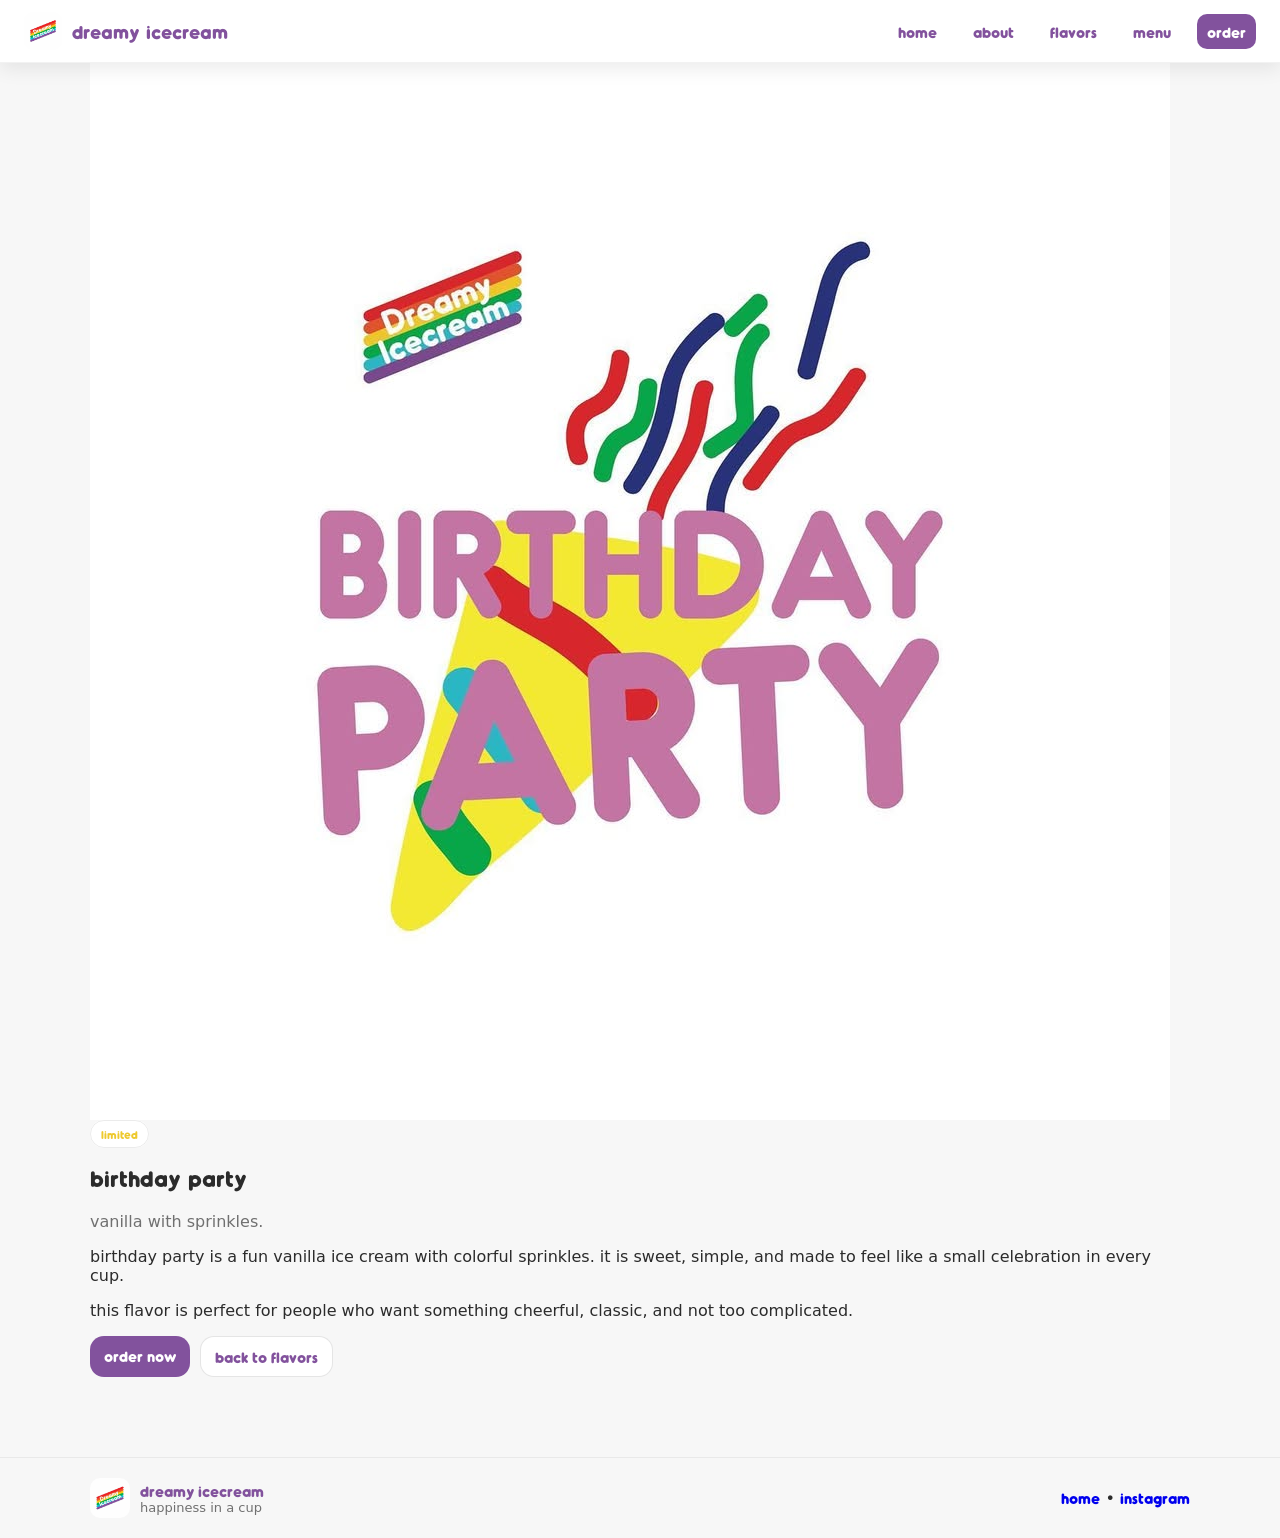
==== birthday-party.html @ 6a4b48ff "Create birthday-party.html" ====
<!doctype html>
<html lang="en">
<head>
  <meta charset="utf-8" />
  <meta name="viewport" content="width=device-width,initial-scale=1" />
  <title>birthday party — dreamy icecream</title>
  <meta name="description" content="birthday party flavor by dreamy icecream." />
  <link rel="stylesheet" href="style.css" />
</head>

<body>
  <header class="topbar">
    <div class="container topbar-inner">
      <a class="brand" href="index.html#home" aria-label="dreamy icecream home">
        <img class="brand-mark" src="assets/logo.jpg" alt="dreamy icecream logo" />
        <span class="brand-text">dreamy icecream</span>
      </a>

      <nav class="nav" aria-label="site navigation">
        <a href="index.html#home">home</a>
        <a href="index.html#about">about</a>
        <a href="index.html#flavors">flavors</a>
        <a href="index.html#menu">menu</a>
        <a href="index.html#order" class="nav-cta">order</a>
      </nav>
    </div>
  </header>

  <main>
    <section class="section flavor-page">
      <div class="container">
        <div class="flavor-detail-card">
          <div class="flavor-detail-image">
            <img src="assets/birthday_party.jpg" alt="birthday party ice cream" />
          </div>

          <div class="flavor-detail-info">
            <span class="pill pill-yellow">limited</span>
            <h1>birthday party</h1>
            <p class="lead">vanilla with sprinkles.</p>

            <p>
              birthday party is a fun vanilla ice cream with colorful sprinkles.
              it is sweet, simple, and made to feel like a small celebration in every cup.
            </p>

            <p>
              this flavor is perfect for people who want something cheerful, classic,
              and not too complicated.
            </p>

            <div class="order-actions">
              <a class="btn btn-primary" href="index.html#order">order now</a>
              <a class="btn btn-ghost" href="index.html#flavors">back to flavors</a>
            </div>
          </div>
        </div>
      </div>
    </section>
  </main>

  <footer class="footer">
    <div class="container footer-inner">
      <div class="footer-left">
        <img class="footer-logo" src="assets/logo.jpg" alt="dreamy icecream logo" />
        <div>
          <div class="footer-title">dreamy icecream</div>
          <div class="footer-sub">happiness in a cup</div>
        </div>
      </div>

      <div class="footer-right">
        <a href="index.html#home">home</a>
        <span class="dot">•</span>
        <a href="https://instagram.com/dreamyicecream.official" target="_blank" rel="noreferrer">instagram</a>
      </div>
    </div>
  </footer>
</body>
</html>
---- style.css ----
/* smooth scroll */
html{
  scroll-behavior:smooth;
}

/* font */
@font-face{
  font-family:"oduda";
  src:url("fonts/Oduda-Bold-Demo.otf") format("opentype");
  font-weight:700;
  font-display:swap;
}

/* variables */
:root{
  --purple:#82529d;
  --white:#fafcfc;
  --bg:#f7f7f7;
  --yellow:#eec92d;
  --green:#22ac50;
  --red:#e7412b;
  --blue:#0ebed5;
  --text:#2b2b2b;
  --muted:#707070;
  --radius:18px;
  --shadow:0 10px 24px rgba(0,0,0,.08);
  --shadow-hover:0 16px 28px rgba(0,0,0,.12);
}

/* reset */
*{
  box-sizing:border-box;
}

body{
  margin:0;
  font-family:system-ui, Arial, sans-serif;
  color:var(--text);
  background:var(--bg);
}

/* container */
.container{
  width:min(1100px,92vw);
  margin:auto;
}

/* headings */
h1,h2,h3,.nav a,.pill,.btn,.brand-text,.footer-title,.label,.review-name,.footer-right a{
  font-family:"oduda",system-ui;
}

/* ---------- NAV ---------- */

.topbar{
  position:fixed;
  top:0;
  left:0;
  right:0;
  width:100%;
  z-index:999;
  background:#ffffff;
  backdrop-filter:blur(8px);
  border-bottom:1px solid rgba(0,0,0,.05);
  box-shadow: 0 6px 18px rgba(0,0,0,.08);
}

.topbar-inner{
  display:flex;
  justify-content:space-between;
  align-items:center;
  padding:12px 24px;
  width:100%;      
}

.brand{
  display:flex;
  align-items:center;
  gap:10px;
  text-decoration:none;
  color:var(--purple);
}

.brand-mark{
  width:38px;
  height:38px;
  border-radius:10px;
  object-fit:cover;
}

.brand-text{
  font-size:20px;
}

.nav{
  display:flex;
  gap:16px;
}

.nav a{
  text-decoration:none;
  color:var(--purple);
  padding:8px 10px;
  border-radius:10px;
  transition:background .2s ease, transform .2s ease;
}

.nav a:hover{
  background:rgba(130,82,157,.1);
  transform:translateY(-2px);
  box-shadow: 0 6px 14px rgba(0,0,0,.12);
}

.nav-cta{
  background:var(--purple);
  color:white !important;
  border:none;
}

.nav-cta:hover{
  transform:translateY(-2px);
  box-shadow: 0 8px 18px rgba(0,0,0,.18);
}

/* ---------- HERO ---------- */

.hero{
  padding:40px 0;
}

.hero-center{
  text-align:center;
  background:white;
  border-radius:var(--radius);
  padding:30px;
  box-shadow:var(--shadow);
  max-width:360px;
  margin:auto;
  transition:transform .25s ease, box-shadow .25s ease;
}

.hero-logo-big{
  width:60px;
  height:60px;
  border-radius:16px;
  object-fit:cover;
}

.hero-center h1{
  margin:12px 0;
  font-size:32px;
  color:var(--purple);
}

.lead{
  color:var(--muted);
}

.hero-buttons{
  display:flex;
  gap:10px;
  justify-content:center;
  margin-top:16px;
  flex-wrap:wrap;
}

.hero-photo-card{
  margin:40px auto;
  border-radius:var(--radius);
  overflow:hidden;
  box-shadow:var(--shadow);
  transition:transform .25s ease, box-shadow .25s ease;

  max-width:700px;   /* adjust this */
}

.hero-photo-soft{
  width:100%;
  height:auto;   /* important */
  display:block;
}

/* ---------- NAV BUTTON HOVER ---------- */

.nav a{
  text-decoration:none;
  color:var(--purple);
  padding:8px 10px;
  border-radius:10px;
  transition:background .2s ease, transform .2s ease;
}

.nav a:hover{
  background:rgba(130,82,157,.1);
  transform:translateY(-2px);
}

/* ---------- BUTTONS ---------- */

.btn{
  padding:10px 14px;
  border-radius:14px;
  border:none;
  cursor:pointer;
  text-decoration:none;
  transition:transform .2s ease, box-shadow .2s ease, background .2s ease;
}

.btn-primary{
  background:var(--purple);
  color:white;
}

.btn-ghost{
  background:white;
  border:1px solid rgba(0,0,0,.1);
  color:var(--purple);
}

.btn-line{
  background:var(--green);
  color:white;
  border:none;
}

.btn-line:hover{
  filter:brightness(0.9);
}

/* ---------- SECTIONS ---------- */

.section{
  padding:40px 0;
  scroll-margin-top:90px;
}

.section-head{
  margin-bottom:16px;
}

.section-head h2{
  margin:0 0 6px;
  color:var(--purple);
}

.section-head p{
  margin:0;
  color:var(--muted);
}

.section h3{
  color:var(--purple);
}
/* ---------- CARDS ---------- */

.card{
  background:white;
  border-radius:var(--radius);
  padding:16px;
  box-shadow:var(--shadow);
  transition:transform .25s ease, box-shadow .25s ease;
}

.grid-3{
  display:grid;
  grid-template-columns:repeat(3,1fr);
  gap:14px;
}

/* ---------- FLAVORS ---------- */

.flavor-grid{
  display:grid;
  grid-template-columns:repeat(2,1fr);
  gap:18px;
}

.flavor-card{
  display:flex;
  gap:14px;
  align-items:center;
  background:white;
  border-radius:var(--radius);
  padding:18px;
  box-shadow:var(--shadow);
  min-height:170px;
  transition:transform .25s ease, box-shadow .25s ease;
}


.flavor-imgwrap{
  width:140px;
  height:140px;
  display:flex;
  align-items:center;
  justify-content:center;
  border-radius:14px;
  background:rgba(255,255,255,.9);
  flex-shrink:0;
}

.flavor-imgwrap img{
  max-width:120px;
  max-height:120px;
  width:auto;
  height:auto;
  object-fit:contain;
}

.flavor-body{
  display:flex;
  flex-direction:column;
  gap:6px;
}

.flavor-body h3{
  margin:0;
  font-size:22px;
  color:var(--purple);
  line-height:1.15;
}

.flavor-body p{
  margin:0;
  color:var(--muted);
  line-height:1.45;
}

/* tags */
.pill{
  padding:6px 10px;
  border-radius:999px;
  font-size:12px;
  border:1px solid rgba(0,0,0,.08);
  width:fit-content;
  background:white;
}

.pill-red{color:var(--red);}
.pill-green{color:var(--green);}
.pill-yellow{color:#eec92d;}
.pill-purple{color:var(--purple);}

/* ---------- MENU ---------- */

.menu-wrap{
  display:grid;
  grid-template-columns:1.2fr .8fr;
  gap:18px;
}

.menu-link{
  display:block;
  border-radius:var(--radius);
  overflow:hidden;
  box-shadow:var(--shadow);
  transition:transform .25s ease, box-shadow .25s ease;
}

.menu-img{
  width:100%;
  display:block;
  border-radius:var(--radius);
}

.list{
  margin:0;
  padding-left:20px;
  color:var(--muted);
  line-height:1.6;
}

/* ---------- ORDER ---------- */

.order-grid{
  display:grid;
  grid-template-columns:repeat(3,1fr);
  gap:16px;
}

.order-actions{
  display:flex;
  gap:10px;
  margin-top:10px;
  flex-wrap:wrap;
}

/* ---------- REVIEWS ---------- */

.reviews-grid{
  display:grid;
  grid-template-columns:1fr 1fr;
  gap:18px;
}

.review-form{
  display:flex;
  flex-direction:column;
  gap:14px;
}

.field{
  display:flex;
  flex-direction:column;
  gap:6px;
}

.label{
  color:var(--text);
  font-size:13px;
}

.input{
  width:100%;
  padding:10px 12px;
  border-radius:12px;
  border:1px solid rgba(0,0,0,.1);
  font:inherit;
  background:white;
}

.textarea{
  min-height:100px;
  resize:vertical;
}

.reviews-list{
  display:grid;
  gap:12px;
  max-height:380px;
  overflow:auto;
  padding-right:4px;
}

.review{
  padding:14px;
  border-radius:14px;
  background:white;
  border:1px solid rgba(0,0,0,.06);
  transition:transform .2s ease, box-shadow .2s ease;
}


.review-top{
  display:flex;
  align-items:center;
  justify-content:space-between;
  gap:10px;
  margin-bottom:6px;
}

.review-name{
  color:var(--purple);
  font-size:14px;
}

.review-stars{
  color:#6b5a00;
  letter-spacing:1px;
  font-size:13px;
}

.review-text{
  color:var(--text);
  line-height:1.45;
  font-family:system-ui, Arial, sans-serif;
}

.review-date{
  margin-top:6px;
  color:var(--muted);
  font-size:12px;
  font-family:system-ui, Arial, sans-serif;
}

.reviews-head h3{
  margin:0 0 10px 0;
}

.rating-pill{
  font-family:"oduda",system-ui;
  color:var(--text);
  margin-bottom:10px;
}

/* ---------- FOOTER ---------- */

.footer{
  border-top:1px solid rgba(0,0,0,.06);
  margin-top:40px;
  padding:20px 0;
}

.footer-inner{
  display:flex;
  justify-content:space-between;
  align-items:center;
  gap:14px;
}

.footer-left{
  display:flex;
  align-items:center;
  gap:10px;
}

.footer-logo{
  width:40px;
  border-radius:10px;
}

.footer-title{
  color:var(--purple);
}

.footer-sub{
  color:var(--muted);
  font-size:13px;
}

.footer-right a{
  text-decoration:none;
}


/* ---------- RESPONSIVE ---------- */

@media(max-width:900px){

  .grid-3{
    grid-template-columns:1fr;
  }

  .order-grid{
    grid-template-columns:1fr;
  }

  .reviews-grid{
    grid-template-columns:1fr;
  }

  .menu-wrap{
    grid-template-columns:1fr;
  }

  .flavor-grid{
    grid-template-columns:1fr;
  }

  .flavor-card{
    flex-direction:column;
    text-align:center;
  }

  .flavor-imgwrap{
    width:100%;
  }

  .topbar-inner{
    flex-direction:column;
    gap:10px;
  }

  .nav{
    flex-wrap:wrap;
    justify-content:center;
  }
}
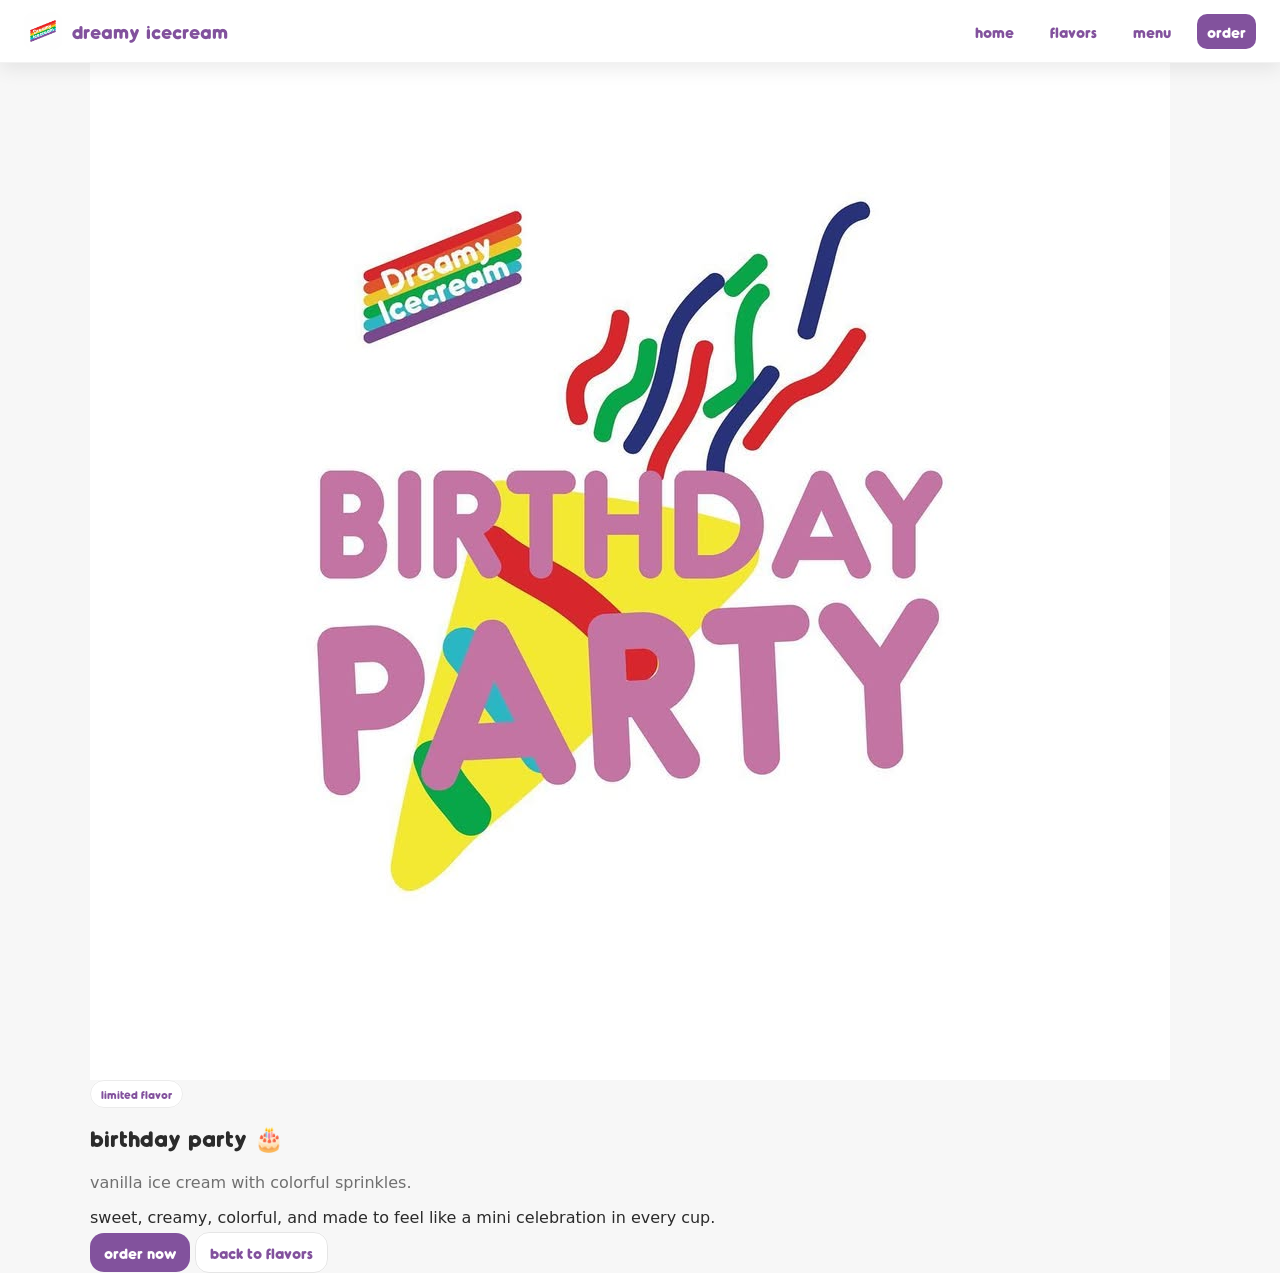
==== commit b613801b: "Update birthday-party.html" ====
--- a/birthday-party.html
+++ b/birthday-party.html
@@ -4,21 +4,19 @@
   <meta charset="utf-8" />
   <meta name="viewport" content="width=device-width,initial-scale=1" />
   <title>birthday party — dreamy icecream</title>
-  <meta name="description" content="birthday party flavor by dreamy icecream." />
   <link rel="stylesheet" href="style.css" />
 </head>
 
 <body>
   <header class="topbar">
     <div class="container topbar-inner">
-      <a class="brand" href="index.html#home" aria-label="dreamy icecream home">
+      <a class="brand" href="index.html#home">
         <img class="brand-mark" src="assets/logo.jpg" alt="dreamy icecream logo" />
         <span class="brand-text">dreamy icecream</span>
       </a>
 
-      <nav class="nav" aria-label="site navigation">
+      <nav class="nav">
         <a href="index.html#home">home</a>
-        <a href="index.html#about">about</a>
         <a href="index.html#flavors">flavors</a>
         <a href="index.html#menu">menu</a>
         <a href="index.html#order" class="nav-cta">order</a>
@@ -26,55 +24,32 @@
     </div>
   </header>
 
-  <main>
-    <section class="section flavor-page">
-      <div class="container">
-        <div class="flavor-detail-card">
-          <div class="flavor-detail-image">
-            <img src="assets/birthday_party.jpg" alt="birthday party ice cream" />
-          </div>
+  <main class="flavor-page-main">
+    <section class="birthday-hero">
+      <div class="container birthday-layout">
 
-          <div class="flavor-detail-info">
-            <span class="pill pill-yellow">limited</span>
-            <h1>birthday party</h1>
-            <p class="lead">vanilla with sprinkles.</p>
+        <div class="birthday-photo-card">
+          <img src="assets/birthday_party.jpg" alt="birthday party ice cream">
+        </div>
 
-            <p>
-              birthday party is a fun vanilla ice cream with colorful sprinkles.
-              it is sweet, simple, and made to feel like a small celebration in every cup.
-            </p>
+        <div class="birthday-info-card">
+          <span class="pill pill-purple">limited flavor</span>
+          <h1>birthday party 🎂</h1>
+          <p class="lead">vanilla ice cream with colorful sprinkles.</p>
 
-            <p>
-              this flavor is perfect for people who want something cheerful, classic,
-              and not too complicated.
-            </p>
+          <p>
+            sweet, creamy, colorful, and made to feel like a mini celebration
+            in every cup.
+          </p>
 
-            <div class="order-actions">
-              <a class="btn btn-primary" href="index.html#order">order now</a>
-              <a class="btn btn-ghost" href="index.html#flavors">back to flavors</a>
-            </div>
+          <div class="birthday-buttons">
+            <a class="btn btn-primary" href="index.html#order">order now</a>
+            <a class="btn btn-ghost" href="index.html#flavors">back to flavors</a>
           </div>
         </div>
+
       </div>
     </section>
   </main>
-
-  <footer class="footer">
-    <div class="container footer-inner">
-      <div class="footer-left">
-        <img class="footer-logo" src="assets/logo.jpg" alt="dreamy icecream logo" />
-        <div>
-          <div class="footer-title">dreamy icecream</div>
-          <div class="footer-sub">happiness in a cup</div>
-        </div>
-      </div>
-
-      <div class="footer-right">
-        <a href="index.html#home">home</a>
-        <span class="dot">•</span>
-        <a href="https://instagram.com/dreamyicecream.official" target="_blank" rel="noreferrer">instagram</a>
-      </div>
-    </div>
-  </footer>
 </body>
 </html>
--- a/style.css
+++ b/style.css
@@ -566,3 +566,7 @@
     justify-content:center;
   }
 }
+.flavor-link{
+  text-decoration:none;
+  color:inherit;
+}
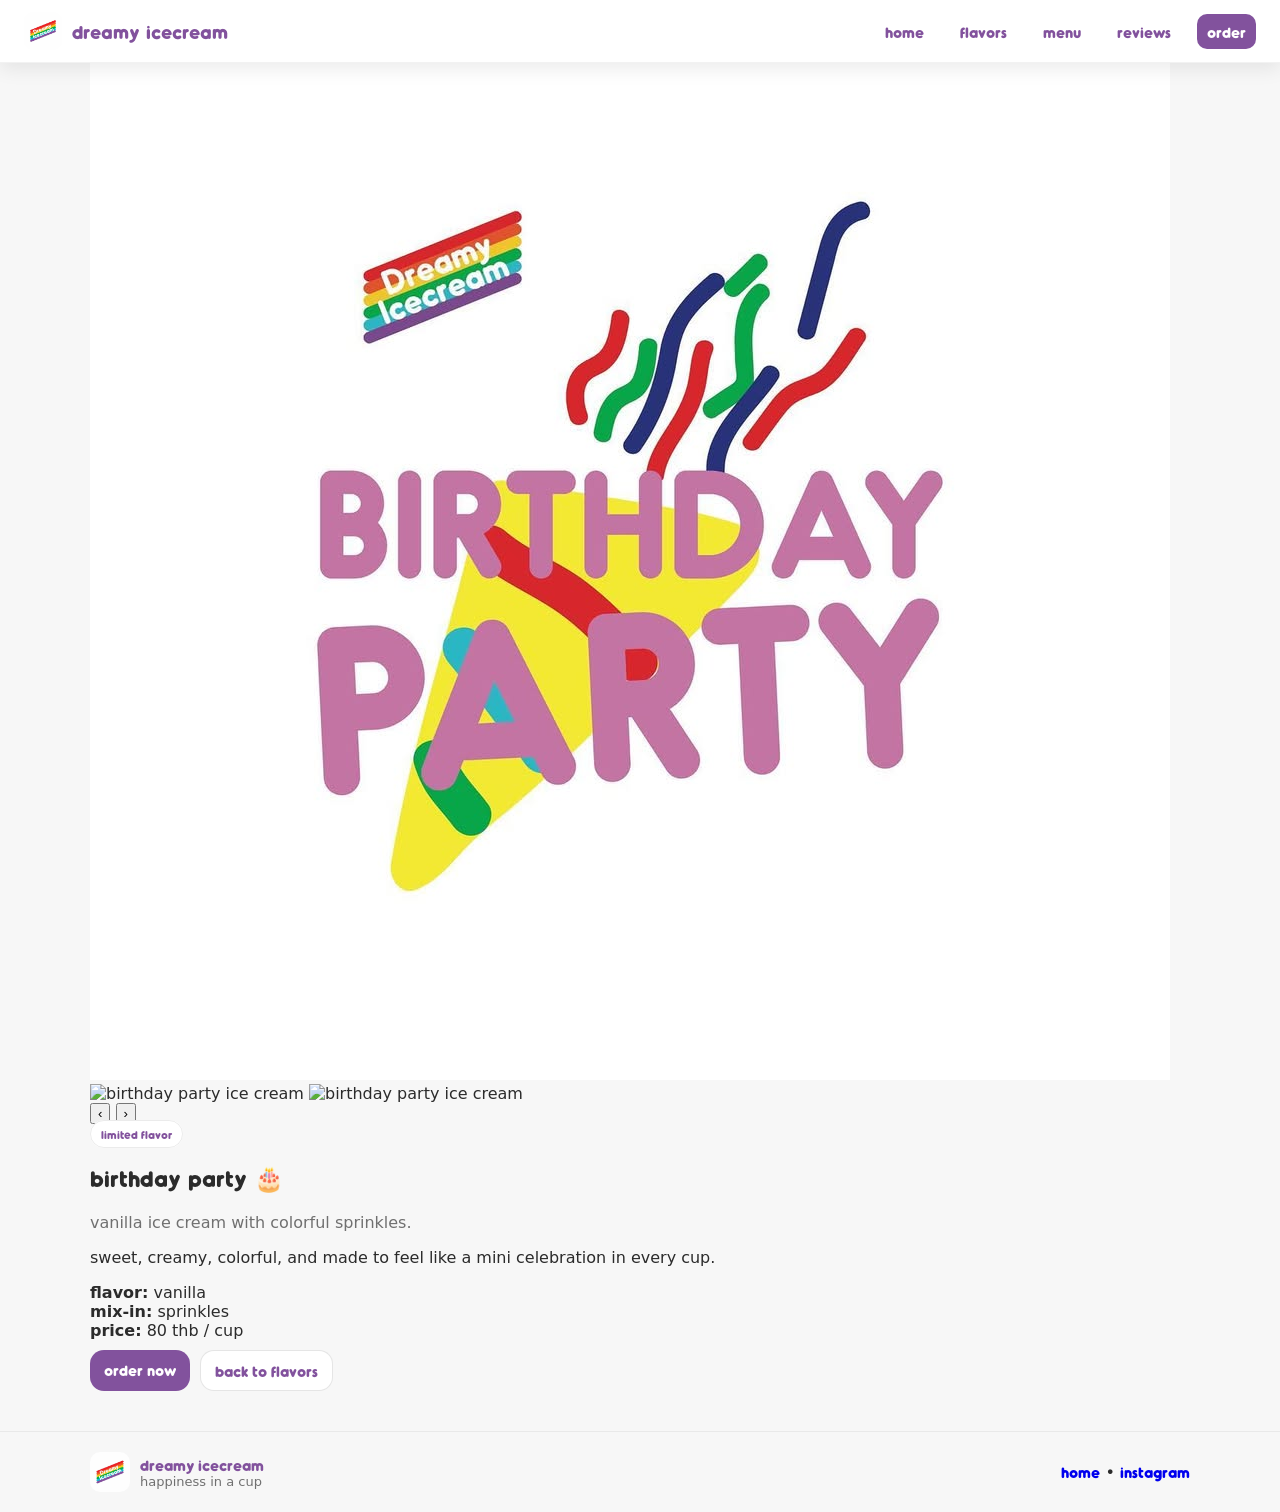
==== commit 1d1a8471: "Update birthday-party.html" ====
--- a/birthday-party.html
+++ b/birthday-party.html
@@ -19,17 +19,27 @@
         <a href="index.html#home">home</a>
         <a href="index.html#flavors">flavors</a>
         <a href="index.html#menu">menu</a>
+        <a href="index.html#reviews">reviews</a>
         <a href="index.html#order" class="nav-cta">order</a>
       </nav>
     </div>
   </header>
 
-  <main class="flavor-page-main">
-    <section class="birthday-hero">
+  <main class="birthday-page">
+    <section class="birthday-section">
       <div class="container birthday-layout">
 
-        <div class="birthday-photo-card">
-          <img src="assets/birthday_party.jpg" alt="birthday party ice cream">
+        <div class="birthday-carousel-card">
+          <div class="birthday-carousel">
+            <div class="birthday-track" id="birthdayTrack">
+              <img src="assets/birthday_party.jpg" alt="birthday party ice cream">
+              <img src="assets/birthday_party2.jpg" alt="birthday party ice cream">
+              <img src="assets/birthday_party3.jpg" alt="birthday party ice cream">
+            </div>
+
+            <button class="birthday-arrow birthday-prev" onclick="moveBirthdaySlide(-1)">‹</button>
+            <button class="birthday-arrow birthday-next" onclick="moveBirthdaySlide(1)">›</button>
+          </div>
         </div>
 
         <div class="birthday-info-card">
@@ -42,7 +52,13 @@
             in every cup.
           </p>
 
-          <div class="birthday-buttons">
+          <div class="birthday-details">
+            <div><strong>flavor:</strong> vanilla</div>
+            <div><strong>mix-in:</strong> sprinkles</div>
+            <div><strong>price:</strong> 80 thb / cup</div>
+          </div>
+
+          <div class="order-actions">
             <a class="btn btn-primary" href="index.html#order">order now</a>
             <a class="btn btn-ghost" href="index.html#flavors">back to flavors</a>
           </div>
@@ -51,5 +67,34 @@
       </div>
     </section>
   </main>
+
+  <footer class="footer">
+    <div class="container footer-inner">
+      <div class="footer-left">
+        <img class="footer-logo" src="assets/logo.jpg" alt="dreamy icecream logo" />
+        <div>
+          <div class="footer-title">dreamy icecream</div>
+          <div class="footer-sub">happiness in a cup</div>
+        </div>
+      </div>
+      <div class="footer-right">
+        <a href="index.html#home">home</a>
+        <span class="dot">•</span>
+        <a href="https://instagram.com/dreamyicecream.official" target="_blank">instagram</a>
+      </div>
+    </div>
+  </footer>
+
+  <script>
+    let birthdaySlide = 0;
+
+    function moveBirthdaySlide(step){
+      const track = document.getElementById("birthdayTrack");
+      const total = track.children.length;
+
+      birthdaySlide = (birthdaySlide + step + total) % total;
+      track.style.transform = `translateX(-${birthdaySlide * 100}%)`;
+    }
+  </script>
 </body>
 </html>
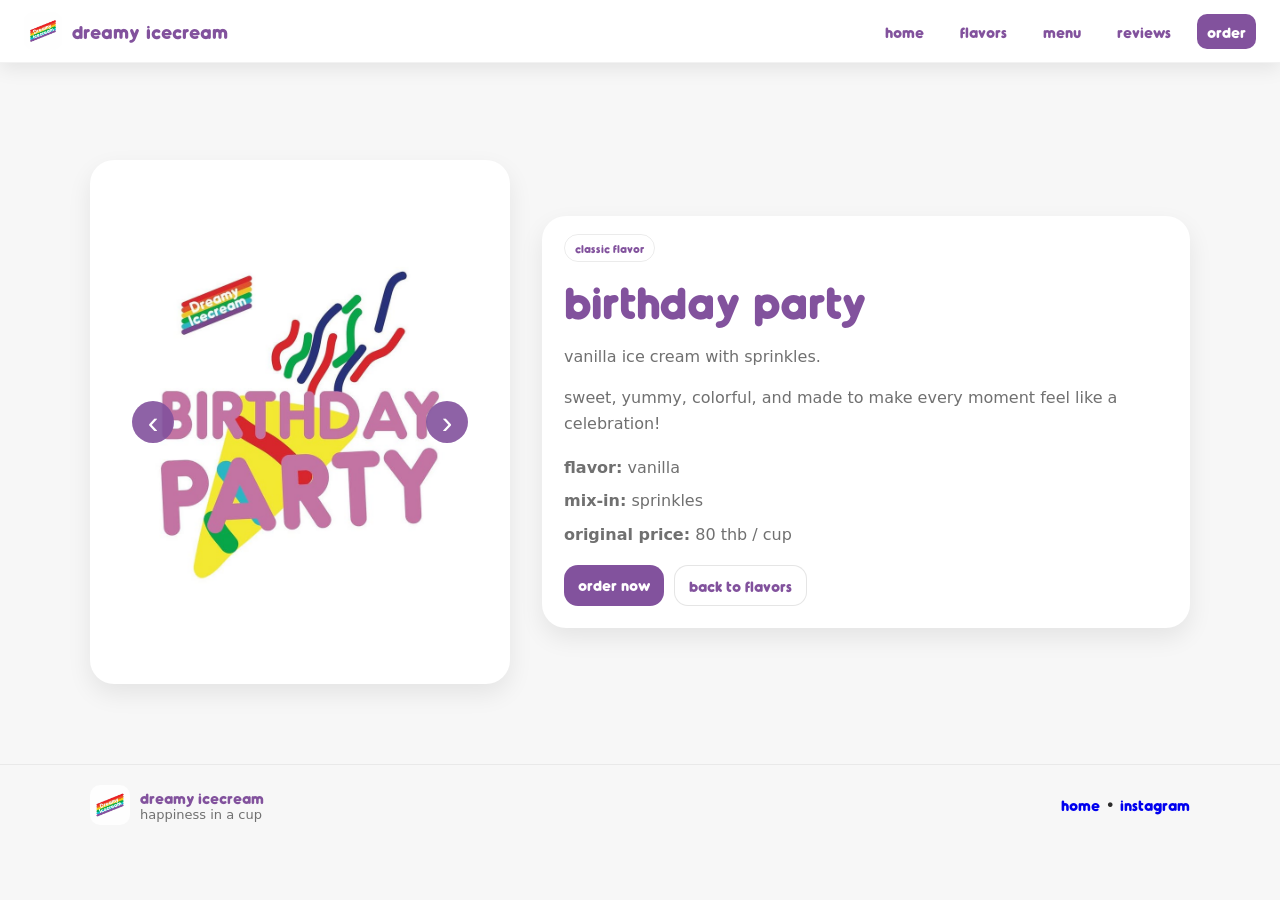
==== commit 32cfc9f8: "Update birthday-party.html" ====
--- a/birthday-party.html
+++ b/birthday-party.html
@@ -43,19 +43,18 @@
         </div>
 
         <div class="birthday-info-card">
-          <span class="pill pill-purple">limited flavor</span>
-          <h1>birthday party 🎂</h1>
-          <p class="lead">vanilla ice cream with colorful sprinkles.</p>
+          <span class="pill pill-purple">classic flavor</span>
+          <h1>birthday party </h1>
+          <p class="lead">vanilla ice cream with sprinkles.</p>
 
           <p>
-            sweet, creamy, colorful, and made to feel like a mini celebration
-            in every cup.
+            sweet, yummy, colorful, and made to make every moment feel like a celebration!
           </p>
 
           <div class="birthday-details">
             <div><strong>flavor:</strong> vanilla</div>
             <div><strong>mix-in:</strong> sprinkles</div>
-            <div><strong>price:</strong> 80 thb / cup</div>
+            <div><strong>original price:</strong> 80 thb / cup</div>
           </div>
 
           <div class="order-actions">
--- a/style.css
+++ b/style.css
@@ -570,3 +570,103 @@
   text-decoration:none;
   color:inherit;
 }
+
+/* ---------- BIRTHDAY PARTY PAGE ---------- */
+
+.birthday-page{
+  padding-top:120px;
+}
+
+.birthday-section{
+  padding:40px 0;
+}
+
+.birthday-layout{
+  display:grid;
+  grid-template-columns:420px 1fr;
+  gap:32px;
+  align-items:center;
+}
+
+.birthday-carousel-card,
+.birthday-info-card{
+  background:white;
+  border-radius:24px;
+  box-shadow:var(--shadow);
+  padding:22px;
+}
+
+.birthday-carousel{
+  position:relative;
+  width:100%;
+  max-width:360px;
+  aspect-ratio:3 / 4;
+  margin:auto;
+  overflow:hidden;
+  border-radius:24px;
+  background:white;
+}
+
+.birthday-track{
+  display:flex;
+  height:100%;
+  transition:transform .4s ease;
+}
+
+.birthday-track img{
+  width:100%;
+  height:100%;
+  object-fit:cover;
+  flex-shrink:0;
+  display:block;
+  border-radius:24px;
+}
+
+.birthday-arrow{
+  position:absolute;
+  top:50%;
+  transform:translateY(-50%);
+  width:42px;
+  height:42px;
+  border-radius:50%;
+  border:none;
+  background:rgba(130,82,157,.9);
+  color:white;
+  font-size:32px;
+  cursor:pointer;
+}
+
+.birthday-prev{ left:12px; }
+.birthday-next{ right:12px; }
+
+.birthday-info-card h1{
+  color:var(--purple);
+  font-size:48px;
+  margin:14px 0;
+}
+
+.birthday-info-card p,
+.birthday-details{
+  color:var(--muted);
+  line-height:1.6;
+}
+
+.birthday-details{
+  display:grid;
+  gap:8px;
+  margin:18px 0;
+}
+
+@media(max-width:900px){
+  .birthday-layout{
+    grid-template-columns:1fr;
+  }
+
+  .birthday-carousel{
+    max-width:320px;
+  }
+
+  .birthday-info-card h1{
+    font-size:38px;
+  }
+}
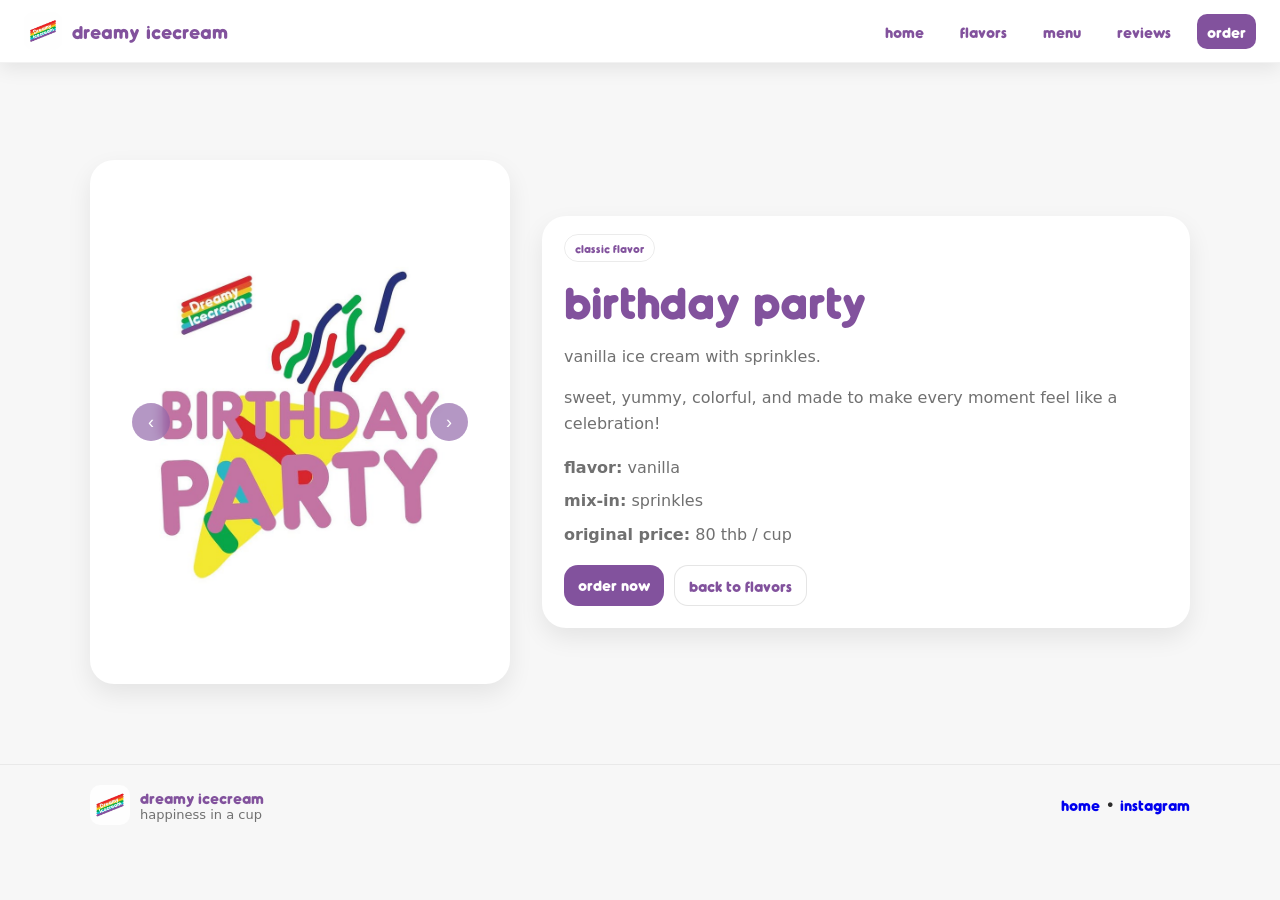
==== commit 34b0ddc8: "Update birthday-party.html arrow" ====
--- a/birthday-party.html
+++ b/birthday-party.html
@@ -37,8 +37,13 @@
               <img src="assets/birthday_party3.jpg" alt="birthday party ice cream">
             </div>
 
-            <button class="birthday-arrow birthday-prev" onclick="moveBirthdaySlide(-1)">‹</button>
-            <button class="birthday-arrow birthday-next" onclick="moveBirthdaySlide(1)">›</button>
+            <button class="birthday-arrow birthday-prev" onclick="moveBirthdaySlide(-1)">
+  <span>‹</span>
+</button>
+
+<button class="birthday-arrow birthday-next" onclick="moveBirthdaySlide(1)">
+  <span>›</span>
+</button>
           </div>
         </div>
 
--- a/style.css
+++ b/style.css
@@ -626,14 +626,25 @@
   position:absolute;
   top:50%;
   transform:translateY(-50%);
-  width:42px;
-  height:42px;
+
+  width:38px;          /* smaller */
+  height:38px;
   border-radius:50%;
   border:none;
-  background:rgba(130,82,157,.9);
+
+  background:rgba(130,82,157,0.6);  /* softer */
   color:white;
-  font-size:32px;
+  font-size:18px;     /* smaller arrow */
+
+  display:flex;
+  align-items:center;
+  justify-content:center;
+
   cursor:pointer;
+  z-index:2;
+
+  backdrop-filter:blur(6px); /* 🔥 glass effect */
+  transition:all .25s ease;
 }
 
 .birthday-prev{ left:12px; }
@@ -670,3 +681,36 @@
     font-size:38px;
   }
 }
+/* instagram button hover */
+a[href*="instagram"]{
+  transition:transform .25s ease, box-shadow .25s ease, filter .25s ease;
+}
+
+a[href*="instagram"]:hover{
+  transform:translateY(-3px) scale(1.03);
+  box-shadow:0 12px 24px rgba(130,82,157,.35);
+  filter:brightness(1.05);
+}
+.hero-buttons .btn{
+  transition:transform .25s ease, box-shadow .25s ease, filter .25s ease;
+}
+
+.hero-buttons .btn:hover{
+  transform:translateY(-4px) scale(1.05);
+  box-shadow:0 12px 24px rgba(130,82,157,.25);
+  filter:brightness(1.05);
+}
+
+.hero-buttons .btn:active{
+  transform:translateY(0) scale(.96);
+}
+/* LINE button hover (override) */
+.btn-line{
+  background:var(--green);
+}
+
+.btn-line:hover{
+  background:#1ec45a;
+  transform:translateY(-3px) scale(1.05);
+  box-shadow:0 12px 24px rgba(34,172,80,.4);
+}
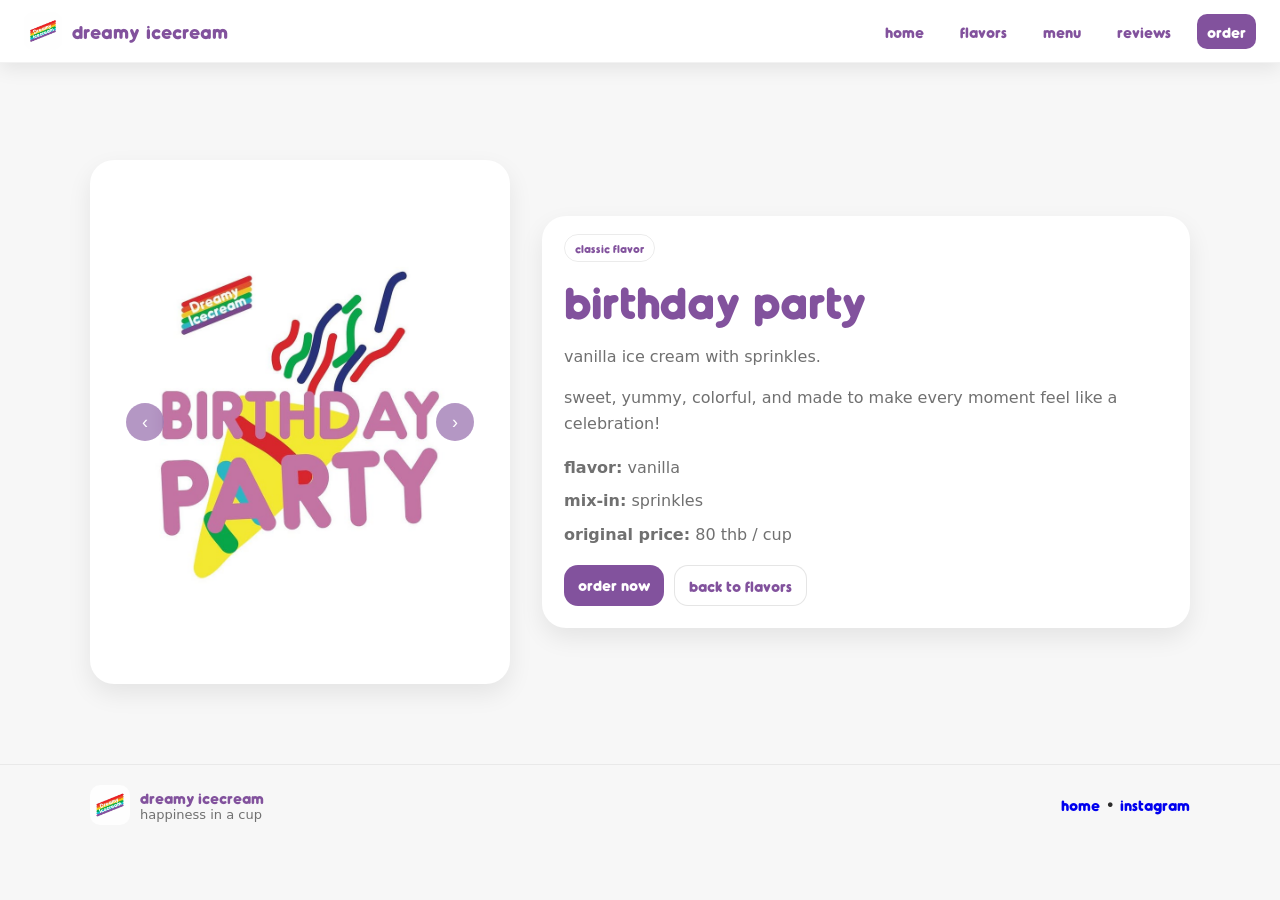
==== commit 313a3929: "Update birthday-party.html" ====
--- a/birthday-party.html
+++ b/birthday-party.html
@@ -33,8 +33,8 @@
           <div class="birthday-carousel">
             <div class="birthday-track" id="birthdayTrack">
               <img src="assets/birthday_party.jpg" alt="birthday party ice cream">
-              <img src="assets/birthday_party2.jpg" alt="birthday party ice cream">
-              <img src="assets/birthday_party3.jpg" alt="birthday party ice cream">
+              <img src="assets/birthday_party2.jpg" alt="birthday party ice cream2">
+              <img src="assets/birthday_party3.jpg" alt="birthday party ice cream3">
             </div>
 
             <button class="birthday-arrow birthday-prev" onclick="moveBirthdaySlide(-1)">
--- a/style.css
+++ b/style.css
@@ -362,6 +362,11 @@
   display:block;
   border-radius:var(--radius);
 }
+.menu-img{
+  width:100%;
+  max-width:1000px;  /* 👈 makes it bigger */
+  margin:auto;
+}
 
 .list{
   margin:0;
@@ -479,8 +484,9 @@
 
 .rating-pill{
   font-family:"oduda",system-ui;
-  color:var(--text);
+  color:#FFD700; /* yellow */
   margin-bottom:10px;
+  font-weight: bold;
 }
 
 /* ---------- FOOTER ---------- */
@@ -647,8 +653,8 @@
   transition:all .25s ease;
 }
 
-.birthday-prev{ left:12px; }
-.birthday-next{ right:12px; }
+.birthday-prev{ left:6px; }
+.birthday-next{ right:6px; }
 
 .birthday-info-card h1{
   color:var(--purple);
@@ -714,3 +720,237 @@
   transform:translateY(-3px) scale(1.05);
   box-shadow:0 12px 24px rgba(34,172,80,.4);
 }
+/* LINE button (top hero) */
+.hero-buttons .btn-line{
+  background:var(--green);
+  color:white;
+  box-shadow:0 6px 14px rgba(34,172,80,.25);
+}
+
+/* hover */
+.hero-buttons .btn-line:hover{
+  background:#1ec45a; /* brighter green */
+  transform:translateY(-4px) scale(1.06);
+  box-shadow:0 14px 28px rgba(34,172,80,.45);
+}
+
+/* click */
+.hero-buttons .btn-line:active{
+  transform:scale(0.96);
+}
+.hero-buttons .btn-primary{
+  background:var(--green);
+}
+
+.hero-buttons .btn-primary:hover{
+  background:#1ec45a;
+  box-shadow:0 14px 28px rgba(34,172,80,.45);
+}
+.hero-buttons .btn-line:hover{
+  background:#1ec45a;
+  transform:translateY(-4px) scale(1.06);
+
+  /* 💥 force green shadow */
+  box-shadow:0 14px 28px rgba(34,172,80,.5) !important;
+}
+/* fix hero buttons colors */
+
+/* order button (purple again) */
+.hero-buttons .btn-primary{
+  background:var(--purple);
+}
+
+/* LINE button (green) */
+.hero-buttons .btn-line{
+  background:var(--green);
+}
+
+/* LINE hover (green glow) */
+.hero-buttons .btn-line:hover{
+  background:#1ec45a;
+  box-shadow:0 14px 28px rgba(34,172,80,.5);
+}
+/* FIX order button hover (keep purple) */
+.hero-buttons .btn-primary:hover{
+  background:var(--purple);
+  box-shadow:0 12px 24px rgba(130,82,157,.35);
+}
+/* flavor card hover */
+.flavor-card{
+  transition:transform .25s ease, box-shadow .25s ease;
+}
+
+.flavor-card:hover{
+  transform:translateY(-6px) scale(1.02);
+  box-shadow:0 16px 32px rgba(0,0,0,.15);
+}
+/* copy handle hover */
+#copy-ig{
+  transition:transform .25s ease, box-shadow .25s ease, background .25s ease;
+}
+
+#copy-ig:hover{
+  transform:translateY(-3px) scale(1.03);
+  box-shadow:0 10px 20px rgba(0,0,0,.15);
+  background:#f3f3f3;
+}
+
+#copy-ig:active{
+  transform:scale(0.96);
+}
+.menu-wrap{
+  display:flex;
+  justify-content:center;
+}
+
+.menu-hover{
+  max-width:700px;
+  cursor:pointer;
+  transition:transform .25s ease, box-shadow .25s ease;
+}
+
+.menu-hover:hover{
+  transform:translateY(-6px) scale(1.03);
+  box-shadow:0 18px 36px rgba(130,82,157,.22);
+}
+
+.menu-popup-title{
+  cursor:pointer;
+  width:fit-content;
+  transition:transform .25s ease;
+}
+
+.menu-popup-title:hover{
+  transform:translateY(-3px) scale(1.05);
+}
+
+.menu-popup{
+  position:fixed;
+  inset:0;
+  background:rgba(0,0,0,.55);
+  display:none;
+  align-items:center;
+  justify-content:center;
+  z-index:9999;
+}
+
+.menu-popup img{
+  max-width:90vw;
+  max-height:90vh;
+  border-radius:24px;
+  box-shadow:0 20px 50px rgba(0,0,0,.35);
+}
+
+/* ---------- FLAVOR PAGE (same as birthday) ---------- */
+
+.flavor-page{
+  padding-top:120px;
+}
+
+.flavor-section{
+  padding:40px 0;
+}
+
+.flavor-layout{
+  display:grid;
+  grid-template-columns:420px 1fr;
+  gap:32px;
+  align-items:center;
+}
+
+/* left image/card */
+.flavor-carousel-card,
+.flavor-info-card{
+  background:white;
+  border-radius:24px;
+  box-shadow:var(--shadow);
+  padding:22px;
+}
+
+/* carousel */
+.flavor-carousel{
+  position:relative;
+  width:100%;
+  max-width:360px;
+  aspect-ratio:3 / 4;
+  margin:auto;
+  overflow:hidden;
+  border-radius:24px;
+}
+
+.flavor-track{
+  display:flex;
+  height:100%;
+  transition:transform .4s ease;
+}
+
+.flavor-track img{
+  width:100%;
+  height:100%;
+  object-fit:cover;
+  flex-shrink:0;
+}
+
+/* arrows */
+.flavor-arrow{
+  position:absolute;
+  top:50%;
+  transform:translateY(-50%);
+  width:42px;
+  height:42px;
+  border:none;
+  background:rgba(130,82,157,.9);
+  color:white;
+  font-size:28px;
+  cursor:pointer;
+}
+
+.flavor-prev{ left:-10px; }   /* pushes it more to the side */
+.flavor-next{ right:-10px; }
+
+/* text */
+.flavor-info-card h1{
+  color:var(--purple);
+  font-size:48px;
+  margin:14px 0;
+}
+
+.flavor-details{
+  display:grid;
+  gap:8px;
+  margin:18px 0;
+  color:var(--muted);
+}
+
+/* responsive */
+@media(max-width:900px){
+  .flavor-layout{
+    grid-template-columns:1fr;
+  }
+
+  .flavor-carousel{
+    max-width:320px;
+  }
+
+  .flavor-info-card h1{
+    font-size:38px;
+  }
+}
+.flavor-grid{
+  display:grid;
+  grid-template-columns:repeat(2, 1fr);
+  gap:24px;
+}
+
+.flavor-card{
+  width:auto;
+  min-height:180px;
+}
+
+.rating-score {
+  color: #FFD700; /* yellow */
+}
+
+.rating-count {
+  color: var(--primary);
+}
